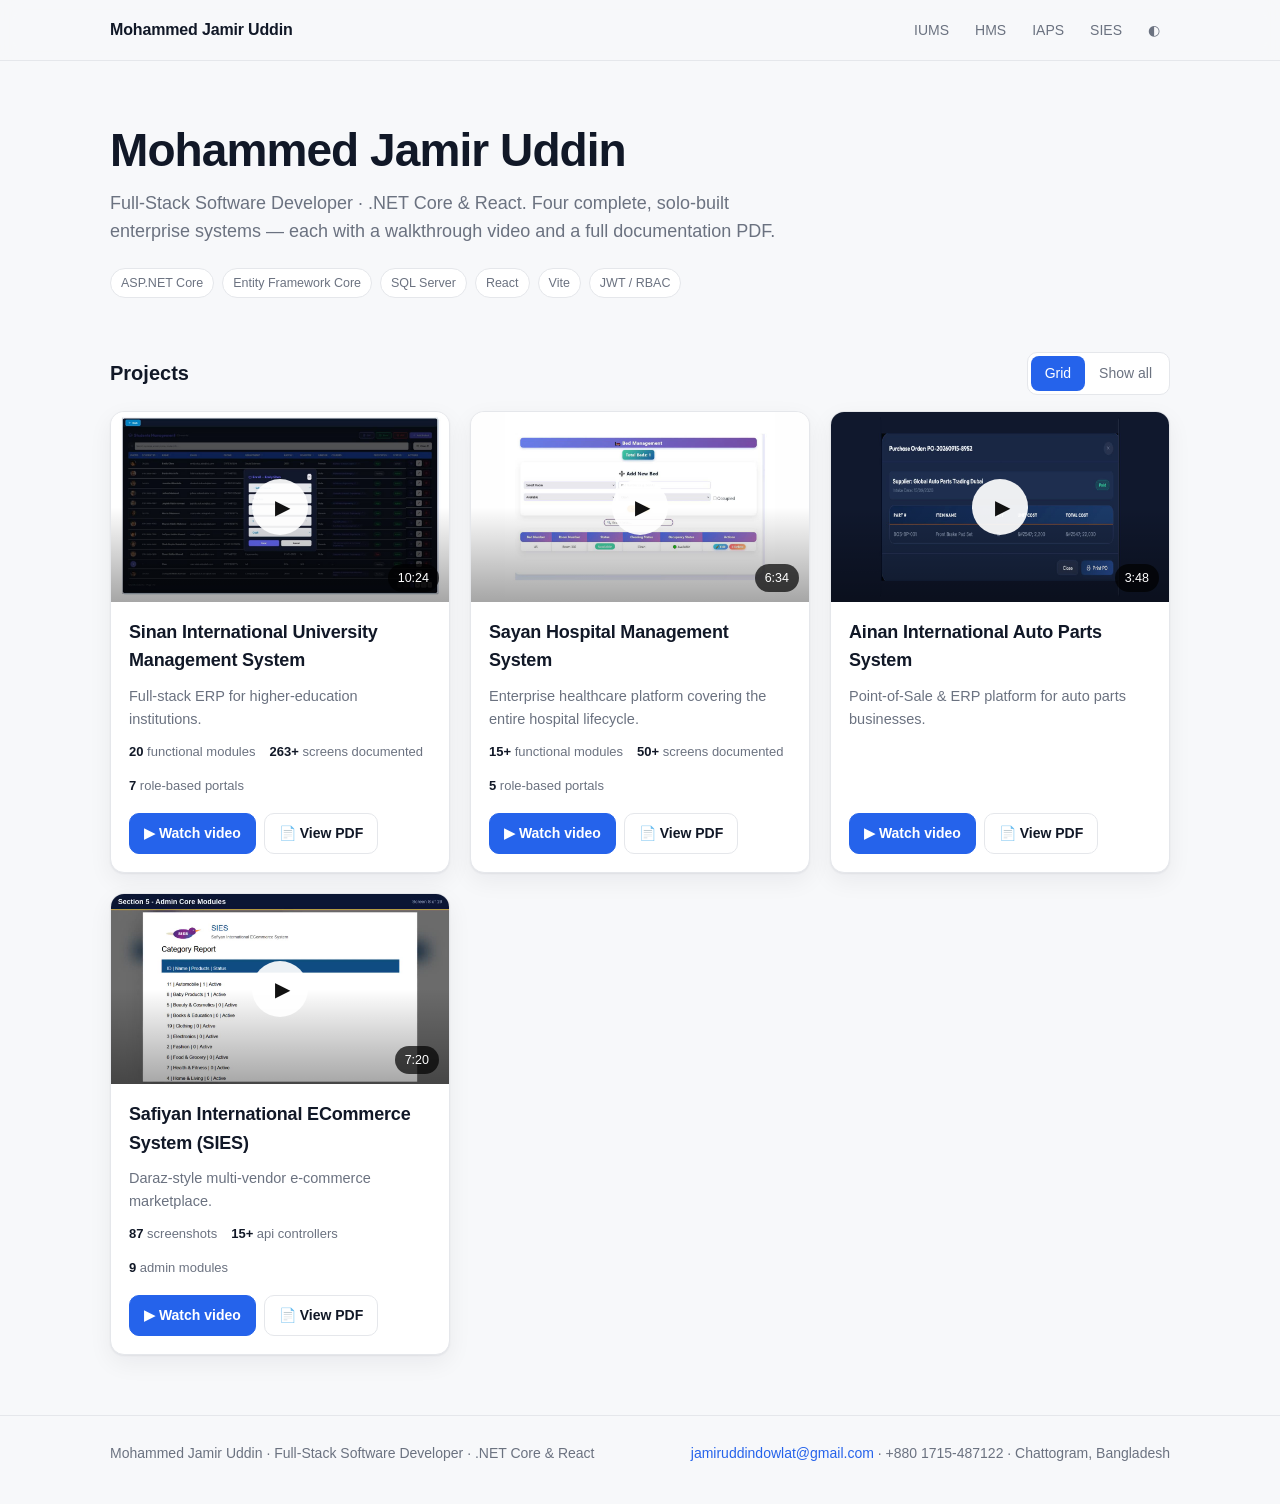
==== index.html @ 708b048b "Add portfolio" ====
<!doctype html>
<html lang="en">
<head>
<meta charset="utf-8">
<meta name="viewport" content="width=device-width, initial-scale=1">
<title>Mohammed Jamir Uddin — Project Portfolio</title>
<meta name="description" content="Project portfolio of Mohammed Jamir Uddin — Full-Stack Software Developer · .NET Core &amp; React.">
<meta property="og:title" content="Mohammed Jamir Uddin — Project Portfolio">
<meta property="og:description" content="Project portfolio of Mohammed Jamir Uddin — Full-Stack Software Developer · .NET Core &amp; React.">
<link rel="stylesheet" href="assets/style.css">

<script>
(function(){
  var t = localStorage.getItem('theme');
  if (t) document.documentElement.setAttribute('data-theme', t);
})();
function toggleTheme(){
  var cur = document.documentElement.getAttribute('data-theme');
  var dark = cur ? cur === 'dark' : window.matchMedia('(prefers-color-scheme: dark)').matches;
  var next = dark ? 'light' : 'dark';
  document.documentElement.setAttribute('data-theme', next);
  try { localStorage.setItem('theme', next); } catch(e){}
}
</script>

</head>
<body>
<header class="topbar"><div class="wrap">
  <a class="brand" href="">Mohammed Jamir Uddin</a>
  <nav class="nav"><a href="projects/iums/">IUMS</a><a href="projects/hms/">HMS</a><a href="projects/iaps/">IAPS</a><a href="projects/ecommerce/">SIES</a><button type="button" onclick="toggleTheme()" aria-label="Toggle dark mode">◐</button></nav>
</div></header>
<main class="wrap">
  <section class="hero">
    <h1>Mohammed Jamir Uddin</h1>
    <p>Full-Stack Software Developer · .NET Core &amp; React. Four complete, solo-built enterprise systems — each with a walkthrough video and a full documentation PDF.</p>
    <div class="chips">
      <span class="chip">ASP.NET Core</span><span class="chip">Entity Framework Core</span>
      <span class="chip">SQL Server</span><span class="chip">React</span><span class="chip">Vite</span>
      <span class="chip">JWT / RBAC</span>
    </div>
  </section>

  <div class="toolbar">
    <h2>Projects</h2>
    <div class="seg" role="group" aria-label="Layout">
      <button type="button" id="v-grid" aria-pressed="true">Grid</button>
      <button type="button" id="v-list" aria-pressed="false">Show all</button>
    </div>
  </div>

  <section class="grid" id="grid">
<article class="card" id="iums">
  <a class="thumb" href="projects/iums/" aria-label="Open IUMS project">
    <img src="projects/iums/poster.jpg" alt="Sinan International University Management System video preview" loading="lazy">
    <div class="play"><span>▶</span></div><span class="chip" style="position:absolute;right:10px;bottom:10px;background:rgba(0,0,0,.7);color:#fff;border:0">10:24</span>
  </a>
  <div class="body">
    <h3><a href="projects/iums/">Sinan International University Management System</a></h3>
    <p>Full-stack ERP for higher-education institutions.</p>
    <div class="stats"><span><b>20</b> functional modules</span><span><b>263+</b> screens documented</span><span><b>7</b> role-based portals</span></div>
    <div class="actions">
      <a class="btn primary" href="projects/iums/#video">▶ Watch video</a>
      <a class="btn" href="projects/iums/#pdf">📄 View PDF</a>
    </div>
  </div>
</article>
<article class="card" id="hms">
  <a class="thumb" href="projects/hms/" aria-label="Open HMS project">
    <img src="projects/hms/poster.jpg" alt="Sayan Hospital Management System video preview" loading="lazy">
    <div class="play"><span>▶</span></div><span class="chip" style="position:absolute;right:10px;bottom:10px;background:rgba(0,0,0,.7);color:#fff;border:0">6:34</span>
  </a>
  <div class="body">
    <h3><a href="projects/hms/">Sayan Hospital Management System</a></h3>
    <p>Enterprise healthcare platform covering the entire hospital lifecycle.</p>
    <div class="stats"><span><b>15+</b> functional modules</span><span><b>50+</b> screens documented</span><span><b>5</b> role-based portals</span></div>
    <div class="actions">
      <a class="btn primary" href="projects/hms/#video">▶ Watch video</a>
      <a class="btn" href="projects/hms/#pdf">📄 View PDF</a>
    </div>
  </div>
</article>
<article class="card" id="iaps">
  <a class="thumb" href="projects/iaps/" aria-label="Open IAPS project">
    <img src="projects/iaps/poster.jpg" alt="Ainan International Auto Parts System video preview" loading="lazy">
    <div class="play"><span>▶</span></div><span class="chip" style="position:absolute;right:10px;bottom:10px;background:rgba(0,0,0,.7);color:#fff;border:0">3:48</span>
  </a>
  <div class="body">
    <h3><a href="projects/iaps/">Ainan International Auto Parts System</a></h3>
    <p>Point-of-Sale &amp; ERP platform for auto parts businesses.</p>
    <div class="stats"></div>
    <div class="actions">
      <a class="btn primary" href="projects/iaps/#video">▶ Watch video</a>
      <a class="btn" href="projects/iaps/#pdf">📄 View PDF</a>
    </div>
  </div>
</article>
<article class="card" id="ecommerce">
  <a class="thumb" href="projects/ecommerce/" aria-label="Open SIES project">
    <img src="projects/ecommerce/poster.jpg" alt="Safiyan International ECommerce System (SIES) video preview" loading="lazy">
    <div class="play"><span>▶</span></div><span class="chip" style="position:absolute;right:10px;bottom:10px;background:rgba(0,0,0,.7);color:#fff;border:0">7:20</span>
  </a>
  <div class="body">
    <h3><a href="projects/ecommerce/">Safiyan International ECommerce System (SIES)</a></h3>
    <p>Daraz-style multi-vendor e-commerce marketplace.</p>
    <div class="stats"><span><b>87</b> screenshots</span><span><b>15+</b> api controllers</span><span><b>9</b> admin modules</span></div>
    <div class="actions">
      <a class="btn primary" href="projects/ecommerce/#video">▶ Watch video</a>
      <a class="btn" href="projects/ecommerce/#pdf">📄 View PDF</a>
    </div>
  </div>
</article>
  </section>
</main>
<footer class="foot"><div class="wrap">
  <div>Mohammed Jamir Uddin · Full-Stack Software Developer · .NET Core &amp; React</div>
  <div><a href="mailto:jamiruddindowlat@gmail.com">jamiruddindowlat@gmail.com</a> · +880 1715-487122 · Chattogram, Bangladesh</div>
</div></footer>
<script>
(function(){
  var body = document.body, g = document.getElementById('v-grid'), l = document.getElementById('v-list');
  function set(mode){
    body.classList.toggle('all-mode', mode === 'list');
    g.setAttribute('aria-pressed', mode !== 'list');
    l.setAttribute('aria-pressed', mode === 'list');
  }
  g.onclick = function(){ set('grid'); };
  l.onclick = function(){ set('list'); };
  if (location.hash === '#all') set('list');
})();
</script>
</body></html>
---- assets/style.css ----
:root {
  --bg: #f7f8fa;
  --surface: #ffffff;
  --text: #111827;
  --muted: #6b7280;
  --line: #e5e7eb;
  --accent: #2563eb;
  --accent-ink: #ffffff;
  --shadow: 0 1px 2px rgba(16, 24, 40, .06), 0 8px 24px rgba(16, 24, 40, .06);
  --radius: 14px;
}
:root[data-theme="dark"] {
  --bg: #0b1020;
  --surface: #131a2e;
  --text: #e8ecf5;
  --muted: #94a0b8;
  --line: #222b45;
  --accent: #5b8cff;
  --accent-ink: #0b1020;
  --shadow: 0 1px 2px rgba(0, 0, 0, .4), 0 8px 24px rgba(0, 0, 0, .35);
}
@media (prefers-color-scheme: dark) {
  :root:not([data-theme="light"]) {
    --bg: #0b1020;
    --surface: #131a2e;
    --text: #e8ecf5;
    --muted: #94a0b8;
    --line: #222b45;
    --accent: #5b8cff;
    --accent-ink: #0b1020;
    --shadow: 0 1px 2px rgba(0, 0, 0, .4), 0 8px 24px rgba(0, 0, 0, .35);
  }
}

* { box-sizing: border-box; }
html { scroll-behavior: smooth; }
body {
  margin: 0;
  background: var(--bg);
  color: var(--text);
  font-family: -apple-system, BlinkMacSystemFont, "Segoe UI", Inter, Roboto, "Helvetica Neue", Arial, sans-serif;
  line-height: 1.6;
  -webkit-font-smoothing: antialiased;
}
a { color: var(--accent); text-decoration: none; }
a:hover { text-decoration: underline; }
img, video { max-width: 100%; display: block; }

.wrap { max-width: 1100px; margin: 0 auto; padding: 0 20px; }

/* ---------- top bar ---------- */
.topbar {
  position: sticky; top: 0; z-index: 20;
  background: color-mix(in srgb, var(--bg) 85%, transparent);
  backdrop-filter: blur(10px);
  border-bottom: 1px solid var(--line);
}
.topbar .wrap { display: flex; align-items: center; justify-content: space-between; height: 60px; gap: 12px; }
.brand { font-weight: 700; color: var(--text); letter-spacing: -.01em; }
.brand:hover { text-decoration: none; }
.nav { display: flex; align-items: center; gap: 6px; flex-wrap: wrap; }
.nav a, .nav button {
  color: var(--muted); font-size: 14px; padding: 6px 10px; border-radius: 8px;
  background: none; border: 0; cursor: pointer; font-family: inherit;
}
.nav a:hover, .nav button:hover { color: var(--text); background: var(--line); text-decoration: none; }

/* ---------- hero ---------- */
.hero { padding: 64px 0 28px; }
.hero h1 { font-size: clamp(30px, 5vw, 46px); line-height: 1.12; margin: 0 0 12px; letter-spacing: -.02em; }
.hero p { color: var(--muted); font-size: 18px; max-width: 680px; margin: 0 0 22px; }
.chips { display: flex; flex-wrap: wrap; gap: 8px; }
.chip {
  font-size: 12.5px; padding: 4px 10px; border-radius: 999px;
  background: var(--surface); border: 1px solid var(--line); color: var(--muted);
}

/* ---------- toolbar (view mode) ---------- */
.toolbar { display: flex; align-items: center; justify-content: space-between; gap: 12px; margin: 26px 0 16px; flex-wrap: wrap; }
.toolbar h2 { margin: 0; font-size: 20px; }
.seg { display: inline-flex; background: var(--surface); border: 1px solid var(--line); border-radius: 10px; padding: 3px; }
.seg button {
  border: 0; background: none; color: var(--muted); font: inherit; font-size: 14px;
  padding: 6px 14px; border-radius: 8px; cursor: pointer;
}
.seg button[aria-pressed="true"] { background: var(--accent); color: var(--accent-ink); }

/* ---------- project cards ---------- */
.grid { display: grid; grid-template-columns: repeat(auto-fill, minmax(320px, 1fr)); gap: 20px; padding-bottom: 60px; }
.card {
  background: var(--surface); border: 1px solid var(--line); border-radius: var(--radius);
  overflow: hidden; box-shadow: var(--shadow); display: flex; flex-direction: column;
  transition: transform .15s ease;
}
.card:hover { transform: translateY(-2px); }
.card .thumb { position: relative; aspect-ratio: 16 / 9; background: #000; overflow: hidden; }
.card .thumb img { width: 100%; height: 100%; object-fit: cover; }
.card .thumb .play {
  position: absolute; inset: 0; display: grid; place-items: center;
  background: linear-gradient(to top, rgba(0,0,0,.35), transparent 50%);
}
.play span {
  width: 56px; height: 56px; border-radius: 50%; background: rgba(255,255,255,.92);
  display: grid; place-items: center; color: #111; font-size: 20px; padding-left: 4px;
}
.card .body { padding: 16px 18px 18px; display: flex; flex-direction: column; gap: 10px; flex: 1; }
.card h3 { margin: 0; font-size: 18px; letter-spacing: -.01em; }
.card h3 a { color: var(--text); }
.card p { margin: 0; color: var(--muted); font-size: 14.5px; }
.stats { display: flex; gap: 14px; flex-wrap: wrap; font-size: 13px; color: var(--muted); }
.stats b { color: var(--text); font-weight: 650; }
.actions { display: flex; gap: 8px; margin-top: auto; padding-top: 6px; flex-wrap: wrap; }

.btn {
  display: inline-flex; align-items: center; gap: 6px;
  font: inherit; font-size: 14px; font-weight: 600;
  padding: 8px 14px; border-radius: 10px; cursor: pointer;
  border: 1px solid var(--line); background: var(--surface); color: var(--text);
}
.btn:hover { text-decoration: none; border-color: var(--accent); }
.btn.primary { background: var(--accent); color: var(--accent-ink); border-color: var(--accent); }

/* ---------- single project page ---------- */
.crumb { padding: 22px 0 6px; font-size: 14px; color: var(--muted); }
.ptitle { font-size: clamp(26px, 4vw, 38px); margin: 6px 0 8px; letter-spacing: -.02em; line-height: 1.15; }
.plead { color: var(--muted); font-size: 17px; max-width: 760px; margin: 0 0 16px; }

.tabs { display: flex; gap: 6px; margin: 22px 0 14px; border-bottom: 1px solid var(--line); }
.tabs button {
  font: inherit; font-size: 15px; font-weight: 600; color: var(--muted);
  background: none; border: 0; padding: 10px 14px; cursor: pointer;
  border-bottom: 2px solid transparent; margin-bottom: -1px;
}
.tabs button[aria-selected="true"] { color: var(--text); border-bottom-color: var(--accent); }

.panel[hidden] { display: none; }
.stage { background: #000; border-radius: var(--radius); overflow: hidden; box-shadow: var(--shadow); }
.stage video { width: 100%; height: auto; max-height: 78vh; background: #000; }
.pdfframe { width: 100%; height: 82vh; border: 1px solid var(--line); border-radius: var(--radius); background: var(--surface); }
.pdfnote { color: var(--muted); font-size: 13.5px; margin: 10px 0 0; }

.meta { display: grid; grid-template-columns: repeat(auto-fit, minmax(220px, 1fr)); gap: 14px; margin: 22px 0 8px; }
.meta .box { background: var(--surface); border: 1px solid var(--line); border-radius: 12px; padding: 14px 16px; }
.meta .box small { color: var(--muted); display: block; font-size: 12px; text-transform: uppercase; letter-spacing: .05em; }
.meta .box div { font-weight: 600; margin-top: 2px; }

.pager { display: flex; justify-content: space-between; gap: 12px; margin: 34px 0 60px; flex-wrap: wrap; }

.foot { border-top: 1px solid var(--line); padding: 26px 0 40px; color: var(--muted); font-size: 14px; }
.foot .wrap { display: flex; justify-content: space-between; gap: 12px; flex-wrap: wrap; }

/* ---------- "show all" mode ---------- */
.all-mode .card { display: grid; grid-template-columns: 1.3fr 1fr; }
.all-mode .card .thumb { aspect-ratio: auto; min-height: 240px; }
.all-mode .grid { grid-template-columns: 1fr; }
@media (max-width: 760px) {
  .all-mode .card { grid-template-columns: 1fr; }
  .all-mode .card .thumb { aspect-ratio: 16/9; min-height: 0; }
  .pdfframe { height: 70vh; }
}
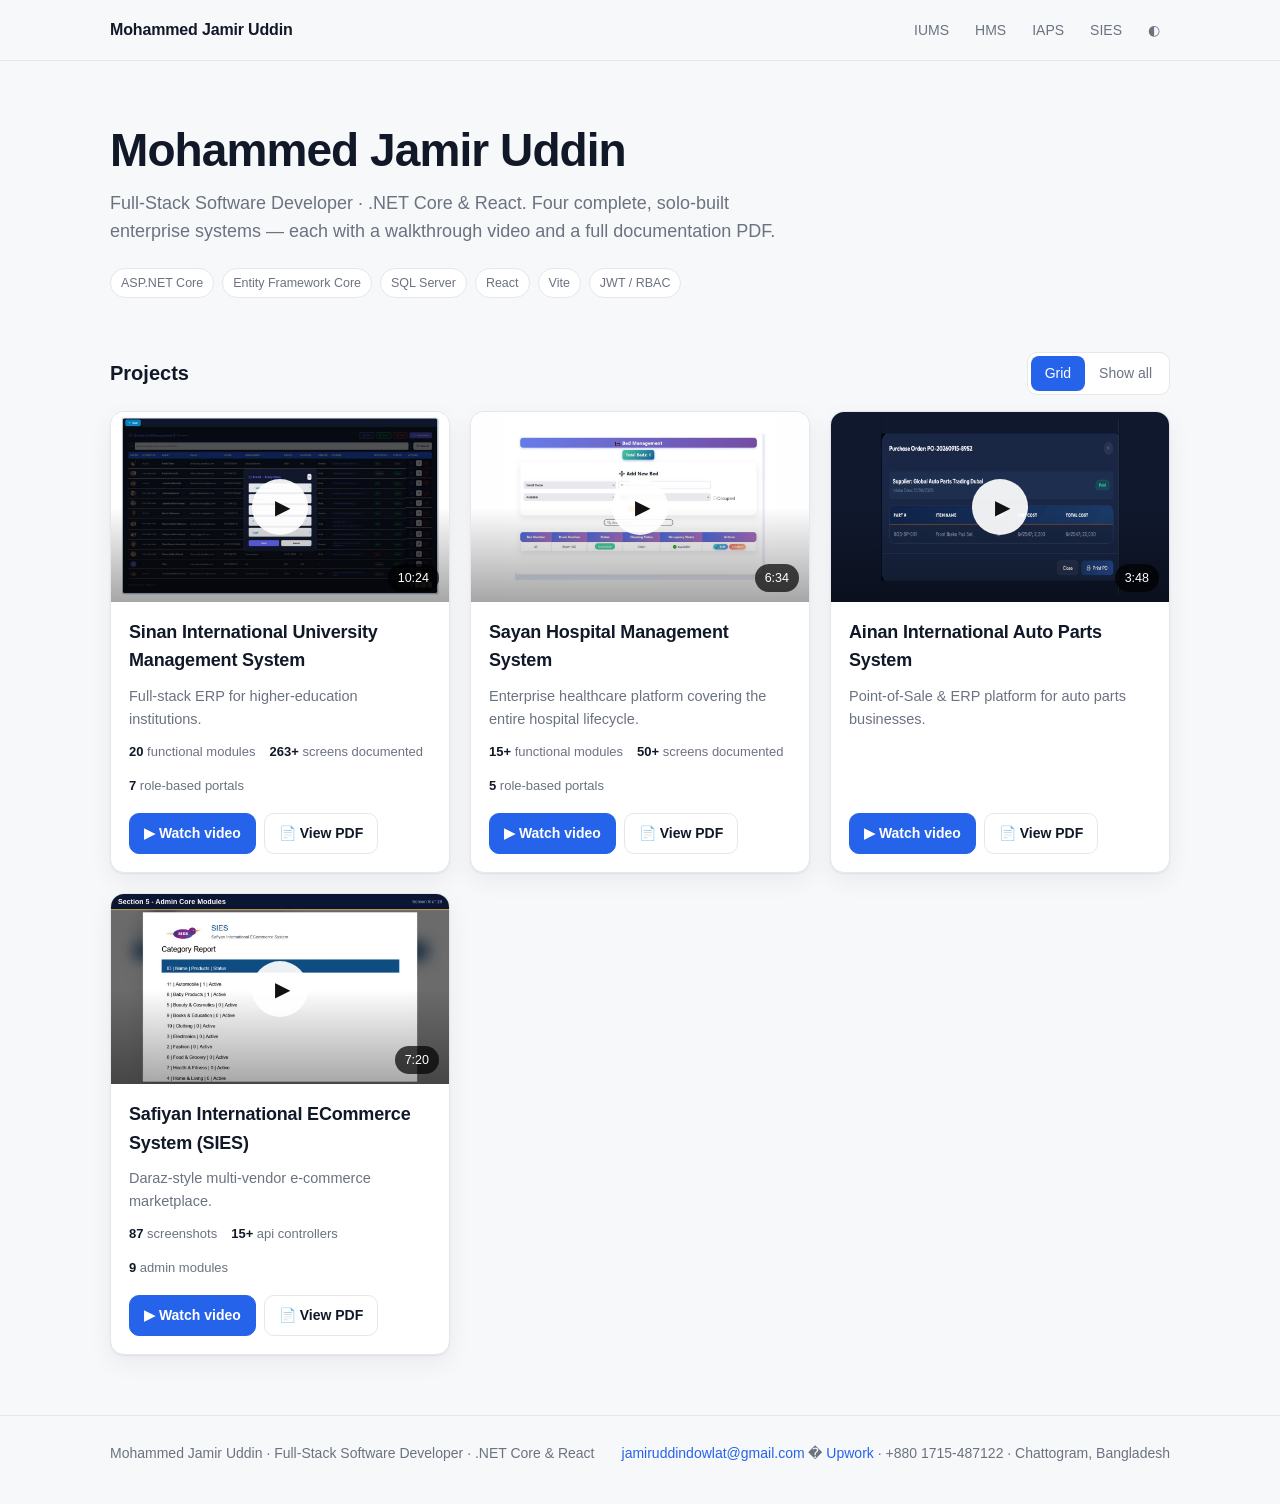
==== commit 94475d5d: "feat: add Upwork profile link" ====
--- a/index.html
+++ b/index.html
@@ -113,7 +113,7 @@
 </main>
 <footer class="foot"><div class="wrap">
   <div>Mohammed Jamir Uddin · Full-Stack Software Developer · .NET Core &amp; React</div>
-  <div><a href="mailto:jamiruddindowlat@gmail.com">jamiruddindowlat@gmail.com</a> · +880 1715-487122 · Chattogram, Bangladesh</div>
+  <div><a href="mailto:jamiruddindowlat@gmail.com">jamiruddindowlat@gmail.com</a> � <a href="https://www.upwork.com/freelancers/~01c4bc1a6dc2b0d67e" target="_blank" rel="noopener">Upwork</a> · +880 1715-487122 · Chattogram, Bangladesh</div>
 </div></footer>
 <script>
 (function(){
--- a/assets/style.css
+++ b/assets/style.css
@@ -158,3 +158,19 @@
   .all-mode .card .thumb { aspect-ratio: 16/9; min-height: 0; }
   .pdfframe { height: 70vh; }
 }
+
+/* ---------- PDF: phone-friendly card (iframes can't scroll/zoom PDFs on mobile) ---------- */
+.pdfcard { display: none; background: var(--surface); border: 1px solid var(--line); border-radius: var(--radius);
+  padding: 28px 20px; text-align: center; box-shadow: var(--shadow); }
+.pdfcard-icon { font-size: 44px; line-height: 1; }
+.pdfcard h3 { margin: 10px 0 6px; font-size: 19px; }
+.pdfcard p { color: var(--muted); font-size: 14.5px; margin: 0 auto 18px; max-width: 380px; }
+.btn.big { font-size: 16px; padding: 13px 22px; }
+.is-mobile .pdfframe { display: none; }
+.is-mobile .pdfcard { display: block; }
+.is-mobile .pdfnote-desk { display: none; }
+@media (max-width: 760px) {
+  .pdfframe { display: none; }
+  .pdfcard { display: block; }
+  .pdfnote-desk { display: none; }
+}
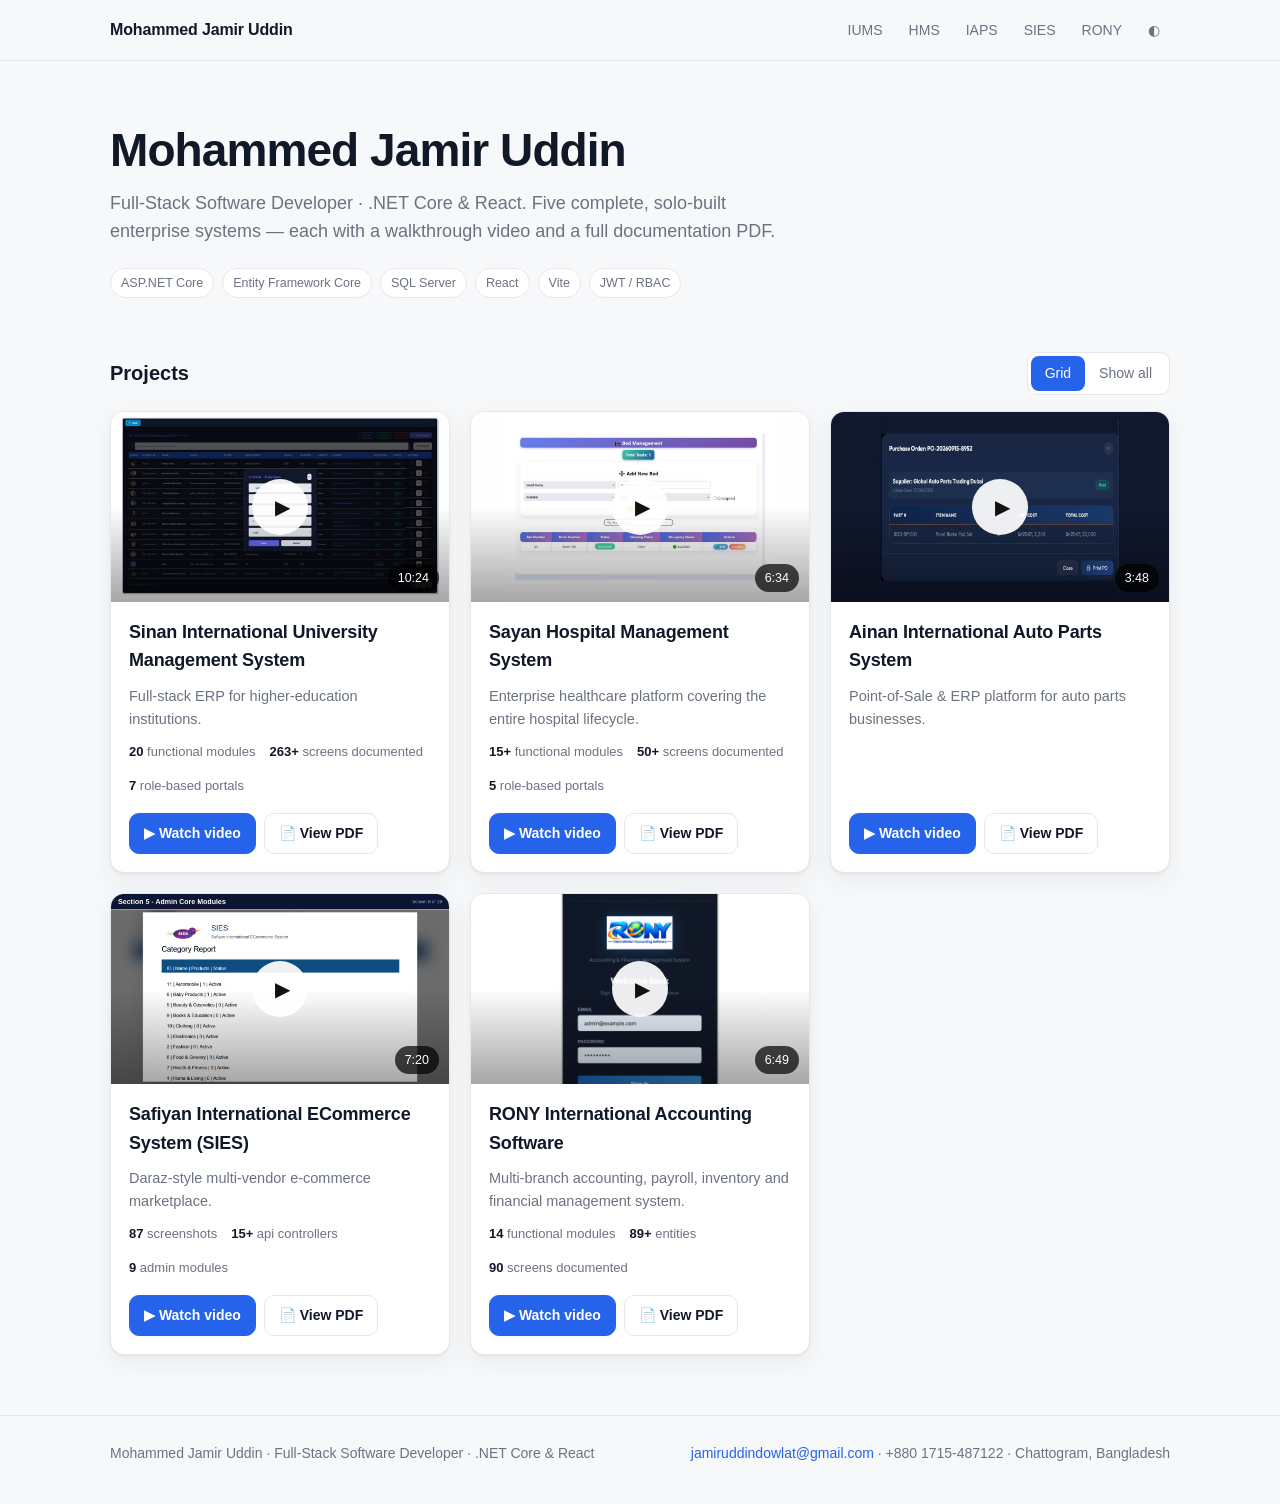
==== commit b04e53a3: "Add RONY International Accounting project" ====
--- a/index.html
+++ b/index.html
@@ -27,12 +27,12 @@
 <body>
 <header class="topbar"><div class="wrap">
   <a class="brand" href="">Mohammed Jamir Uddin</a>
-  <nav class="nav"><a href="projects/iums/">IUMS</a><a href="projects/hms/">HMS</a><a href="projects/iaps/">IAPS</a><a href="projects/ecommerce/">SIES</a><button type="button" onclick="toggleTheme()" aria-label="Toggle dark mode">◐</button></nav>
+  <nav class="nav"><a href="projects/iums/">IUMS</a><a href="projects/hms/">HMS</a><a href="projects/iaps/">IAPS</a><a href="projects/ecommerce/">SIES</a><a href="projects/rony/">RONY</a><button type="button" onclick="toggleTheme()" aria-label="Toggle dark mode">◐</button></nav>
 </div></header>
 <main class="wrap">
   <section class="hero">
     <h1>Mohammed Jamir Uddin</h1>
-    <p>Full-Stack Software Developer · .NET Core &amp; React. Four complete, solo-built enterprise systems — each with a walkthrough video and a full documentation PDF.</p>
+    <p>Full-Stack Software Developer · .NET Core &amp; React. Five complete, solo-built enterprise systems — each with a walkthrough video and a full documentation PDF.</p>
     <div class="chips">
       <span class="chip">ASP.NET Core</span><span class="chip">Entity Framework Core</span>
       <span class="chip">SQL Server</span><span class="chip">React</span><span class="chip">Vite</span>
@@ -109,11 +109,26 @@
     </div>
   </div>
 </article>
+<article class="card" id="rony">
+  <a class="thumb" href="projects/rony/" aria-label="Open RONY project">
+    <img src="projects/rony/poster.jpg" alt="RONY International Accounting Software video preview" loading="lazy">
+    <div class="play"><span>▶</span></div><span class="chip" style="position:absolute;right:10px;bottom:10px;background:rgba(0,0,0,.7);color:#fff;border:0">6:49</span>
+  </a>
+  <div class="body">
+    <h3><a href="projects/rony/">RONY International Accounting Software</a></h3>
+    <p>Multi-branch accounting, payroll, inventory and financial management system.</p>
+    <div class="stats"><span><b>14</b> functional modules</span><span><b>89+</b> entities</span><span><b>90</b> screens documented</span></div>
+    <div class="actions">
+      <a class="btn primary" href="projects/rony/#video">▶ Watch video</a>
+      <a class="btn" href="projects/rony/#pdf">📄 View PDF</a>
+    </div>
+  </div>
+</article>
   </section>
 </main>
 <footer class="foot"><div class="wrap">
   <div>Mohammed Jamir Uddin · Full-Stack Software Developer · .NET Core &amp; React</div>
-  <div><a href="mailto:jamiruddindowlat@gmail.com">jamiruddindowlat@gmail.com</a> � <a href="https://www.upwork.com/freelancers/~01c4bc1a6dc2b0d67e" target="_blank" rel="noopener">Upwork</a> · +880 1715-487122 · Chattogram, Bangladesh</div>
+  <div><a href="mailto:jamiruddindowlat@gmail.com">jamiruddindowlat@gmail.com</a> · +880 1715-487122 · Chattogram, Bangladesh</div>
 </div></footer>
 <script>
 (function(){
